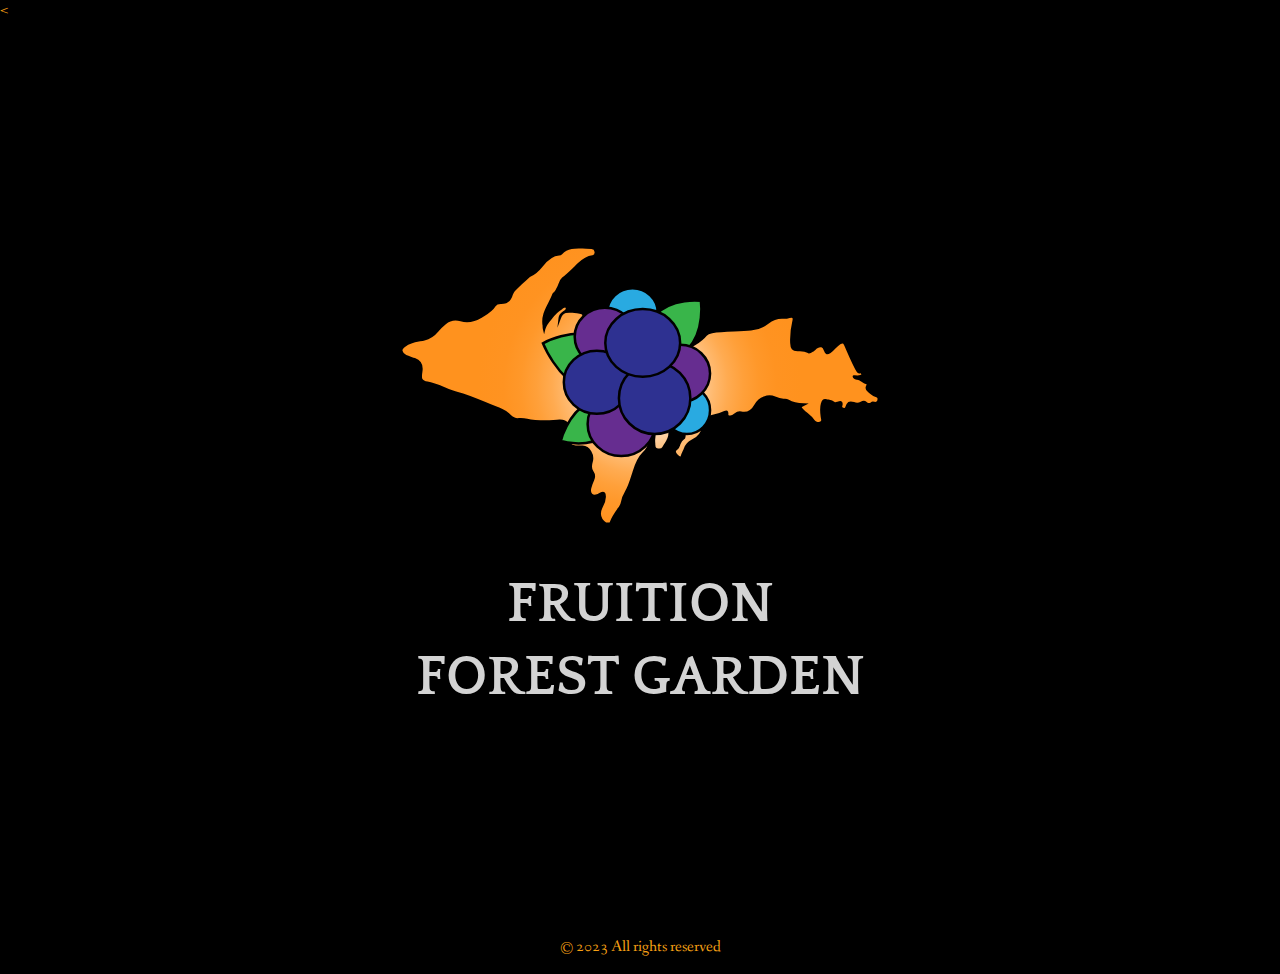
==== main.html @ b2feff71 "Rename index.html to main.html" ====
<!DOCTYPE html>
<html lang="en">

<head>
    <meta charset="UTF-8">
    <meta name="viewport" content="width=device-width, initial-scale=1.0">
    <meta http-equiv="X-UA-Compatible" content="ie=edge">
    <<!-- Google tag (gtag.js) -->
    <script async src="https://www.googletagmanager.com/gtag/js?id=G-60KFB51J1L"></script>
    <script>
        window.dataLayer = window.dataLayer || [];
        function gtag(){dataLayer.push(arguments);}
        gtag('js', new Date());

        gtag('config', 'G-60KFB51J1L');
    </script>

    <link rel="stylesheet" href="https://use.fontawesome.com/releases/v5.7.1/css/all.css" integrity="sha384-fnmOCqbTlWIlj8LyTjo7mOUStjsKC4pOpQbqyi7RrhN7udi9RwhKkMHpvLbHG9Sr"
        crossorigin="anonymous">
    <link rel="stylesheet" href="css/style.css">
    <link rel="shortcut icon" href="img/icons/favicon.ico" type="image/x-icon">
    <link rel="icon" href="img/icons/favicon.ico" type="image/x-icon">
    <title>Fruition Forest Garden</title>
</head>

<body>

    <!-- Showcase -->
    <div id="showcase">
        <header>

        </header>
        <div class="section-main container">
            <img src="img/FFGnewLogo.svg" alt="Blueberries and the Upper Peninsula">
            <h1>FRUITION FOREST GARDEN</h1>
           
        </div>
    </div>
    <!-- Footer -->
    <footer>
        <div class="container">
            <p>&copy; 2023 All rights reserved</p>
        </div>
    </footer>

    <link rel="stylesheet" href="https://use.fontawesome.com/releases/v5.7.1/css/all.css" integrity="sha384-fnmOCqbTlWIlj8LyTjo7mOUStjsKC4pOpQbqyi7RrhN7udi9RwhKkMHpvLbHG9Sr"
        crossorigin="anonymous">
    <script src="js/main.js"></script>
</body>

</html>
---- css/style.css ----
@import url('https://fonts.googleapis.com/css?family=Fanwood+Text|Quattrocento');

/* CSS Variables */
:root {
    --light-shade: rgba(247, 161, 20, 1);
    --light-accent: rgba(0, 142, 234, 1);
    --main-color: rgba(11, 92, 145, 1);
    --dark-shade: rgba(132, 83, 2, 1);
    --dark-accent: rgba(46, 49, 145, 1);
}

body {
    font-family: 'Fanwood Text', sans-serif;
    background-color: black;
    margin: 0;
    color: var(--light-shade);
    line-height: 1.3;
}

img {
    width: 100%;
    height: 70%;
}

a {
    text-decoration: none;
    color: #ccc;
}

h1,
h2,
h3,
h4 {
    font-family: 'Quattrocento', serif;
    text-shadow:
        -1px -1px 0 #000,  
         1px -1px 0 #000,
        -1px  1px 0 #000,
         1px  1px 0 #000;
}
/* Showcase */
#showcase {
    margin: 0;
    padding: 0;
    background: url('../img/DJI_0901.jpeg') no-repeat center/cover;
    width: 100%;
    height: 100vh;
    position: relative;
    overflow-y: hidden;
}

#showcase .container {
    margin-top: 25vh;
    max-width: 45%;
    color: var(--light-shade);
    border-radius: 6px;
    box-sizing: border-box;

}

#showcase h1 {
    font-size: 3.5rem;
    margin-bottom: 0;
    color: lightgray;
}

#showcase h2 {
    font-size: 2rem;
    padding-bottom: 1rem;
}


/* Utility Classes */
.container {
    max-width: 1180px;
    text-align: center;
    margin: 0 auto;
    padding: 0 3rem;
}



@media screen and (max-width: 900px) {

    #showcase h1 {
        font-size: 2rem;
        margin-bottom: 0;
    }

    #showcase h2 {
        font-size: 1.2rem;
    }
}
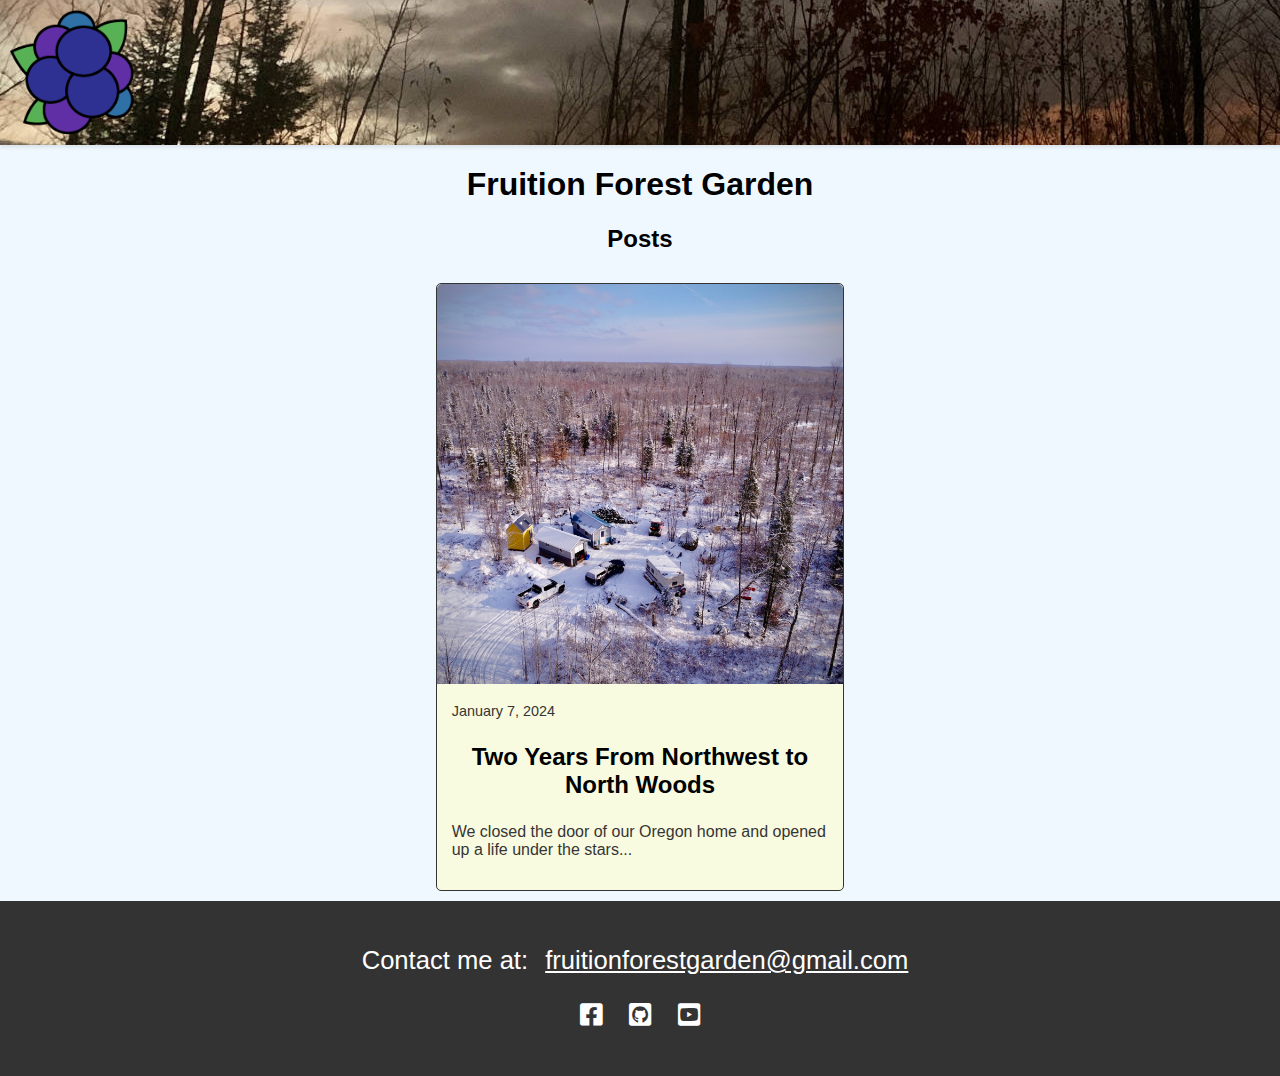
==== commit d8ef5c91: "v2.0Blog" ====
--- a/main.html
+++ b/main.html
@@ -1,51 +1,119 @@
+<!--
+Build a blog website for our farm that focuses on pictures and our embedded videos from youTube -->    
+
+
+
 <!DOCTYPE html>
 <html lang="en">
-
 <head>
     <meta charset="UTF-8">
     <meta name="viewport" content="width=device-width, initial-scale=1.0">
-    <meta http-equiv="X-UA-Compatible" content="ie=edge">
-    <<!-- Google tag (gtag.js) -->
-    <script async src="https://www.googletagmanager.com/gtag/js?id=G-60KFB51J1L"></script>
-    <script>
-        window.dataLayer = window.dataLayer || [];
-        function gtag(){dataLayer.push(arguments);}
-        gtag('js', new Date());
+      <!-- Google tag (gtag.js) -->
+      <script async src="https://www.googletagmanager.com/gtag/js?id=G-60KFB51J1L"></script>
+      <script>
+          window.dataLayer = window.dataLayer || [];
+          function gtag(){dataLayer.push(arguments);}
+          gtag('js', new Date());
+  
+          gtag('config', 'G-60KFB51J1L');
+      </script>
+    <title>Fruition Forest Garden - Cultivating Resilience</title>
+    <link rel="icon" type="image/png" href="Resources/favicon_io/favicon-16x16.png">
+    <meta name="description" content="Fruition Forest Garden: A unique exploration of 'owning the stack' in homesteading, from software solutions like ESP32/Home Assistant to permaculture projects. Join our journey from tech to nature.">
+    <meta name="keywords" content="homesteading, permaculture, sustainable living, ESP32, Home Assistant, DIY tech, soil management, self-sufficient living, permaculture principles, technology in horticulture">
+    <meta name="viewport" content="width=device-width, initial-scale=1.0">
+    <meta property="og:title" content="Fruition Forest Garden: Merging Technology with Permaculture">
+    <meta property="og:description" content="Delve into the world of Fruition Forest Garden where simple tech meets regenerative horticulture. Discover our ESP32/Home Assistant projects and our commitment to permaculture principles.">
+    <meta property="og:image" content="URL_to_image_highlighting_your_projects_ideally_1200x630_pixels">
+    <meta property="og:url" content="http://www.fruitionforestgarden.com">
+    <meta property="og:type" content="website">
+    <link rel="stylesheet" href="https://cdnjs.cloudflare.com/ajax/libs/font-awesome/5.15.3/css/all.min.css">
+    <link rel="stylesheet" type="text/css" href="style.css">
 
-        gtag('config', 'G-60KFB51J1L');
-    </script>
 
-    <link rel="stylesheet" href="https://use.fontawesome.com/releases/v5.7.1/css/all.css" integrity="sha384-fnmOCqbTlWIlj8LyTjo7mOUStjsKC4pOpQbqyi7RrhN7udi9RwhKkMHpvLbHG9Sr"
-        crossorigin="anonymous">
-    <link rel="stylesheet" href="css/style.css">
-    <link rel="shortcut icon" href="img/icons/favicon.ico" type="image/x-icon">
-    <link rel="icon" href="img/icons/favicon.ico" type="image/x-icon">
-    <title>Fruition Forest Garden</title>
 </head>
-
 <body>
-
-    <!-- Showcase -->
-    <div id="showcase">
-        <header>
-
-        </header>
-        <div class="section-main container">
-            <img src="img/FFGnewLogo.svg" alt="Blueberries and the Upper Peninsula">
-            <h1>FRUITION FOREST GARDEN</h1>
-           
-        </div>
+    <header>
+        <nav>
+            <img src="Resources/Logos/FFGBasic.png" alt="Logo" class="logo">
+       <!--     <a href="#" class="hamburger">
+                <i class="fa fa-bars"></i>
+            </a>
+            <ul class="nav-links">
+                <li><a href="main.html">Home</a></li>
+                <li><a href="blog.html">Blog</a></li>
+                <li><a href="inspiration.html">Our Inspiration</a></li>
+            </ul> -->
+        </nav>
+    </header>    
+    <h1>Fruition Forest Garden</h1>
+    <h2>Posts</h2>
+    <div class="container">
+    <div class="card">
+        <a href="blog/post240107/post240107.html">
+            <img class="card-img" src="blog/post240107/240107.JPG" alt="Arial photo of our camp. Three buildings and snow on the ground"></a>
+            <div class="card-content">
+                <div class="card-date">January 7, 2024</div>
+                <h3 class="card-title">Two Years From Northwest to North Woods</h3>
+                <p class="card-text">We closed the door of our Oregon home and opened up a life under the stars...</p>
+            </div>
+        
     </div>
-    <!-- Footer -->
+    <!--
+    <div class="card">
+        <a href="blog/post2.html">
+            <img class="card-img" src="Resources/pics/DJI_0668th.JPG" alt="Post 2 thumbnail">
+            <div class="card-content">
+                <h3 class="card-title">Post 2</h3>
+                <p class="card-text">This is a preview of the second post...</p>
+            </div>
+        </a>
+    </div>
+    <div class="card">
+        <a href="blog/post3.html">
+            <img class="card-img" src="Resources/pics/DJI_0914th.JPG" alt="Post 3 thumbnail">
+            <div class="card-content">
+                <h3 class="card-title">Post 3</h3>
+                <p class="card-text">This is a preview of the third post...</p>
+            </div>
+        </a>
+    </div>
+    <div class="card">
+        <a href="blog/post4.html">
+            <img class="card-img" src="Resources/pics/IMG_0595th.jpeg" alt="Post 4 thumbnail">
+            <div class="card-content">
+                <h3 class="card-title">Post 4</h3>
+                <p class="card-text">This is a preview of the fourth post...</p>
+            </div>
+        </a>
+    </div>
+    <div class="card">
+        <a href="blog/post5.html">
+            <img class="card-img" src="Resources/pics/IMG_0668th.jpeg" alt="Post 5 thumbnail">
+            <div class="card-content">
+                <h3 class="card-title">Post 5</h3>
+                <p class="card-text">This is a preview of the fifth post...</p>
+            </div>
+        </a>
+    </div>
+    <div class="card">
+        <a href="blog/post6.html">
+            <img class="card-img" src="Resources/pics/IMG_6849th.JPG" alt="Post 6 thumbnail">
+            <div class="card-content">
+                <h3 class="card-title">Post 6</h3>
+                <p class="card-text">This is a preview of the sixth post...</p>
+            </div>
+        </a>
+    </div> -->
+    </div>
     <footer>
-        <div class="container">
-            <p>&copy; 2023 All rights reserved</p>
-        </div>
+        <p>Contact me at: <a href="mailto:fruitionforestgarden@gmail.com">fruitionforestgarden@gmail.com</a></p>
+        <p>
+            <a href="https://www.facebook.com/profile.php?id=100078466632791" target="_blank"><i class="fab fa-facebook-square"></i></a>
+            <a href="https://github.com/fruitionforestgarden" target="_blank"><i class="fab fa-github-square"></i></a>
+            <a href="https://www.youtube.com/channel/UCayX_heX1zo_hwX_Dm_o7eg" target="_blank"><i class="fab fa-youtube-square"></i></a>
+        </p>
     </footer>
-
-    <link rel="stylesheet" href="https://use.fontawesome.com/releases/v5.7.1/css/all.css" integrity="sha384-fnmOCqbTlWIlj8LyTjo7mOUStjsKC4pOpQbqyi7RrhN7udi9RwhKkMHpvLbHG9Sr"
-        crossorigin="anonymous">
-    <script src="js/main.js"></script>
+    <script src="script.js"></script>
 </body>
-
-</html>
+</html>--- a/style.css
+++ b/style.css
@@ -0,0 +1,284 @@
+/* styles.css */
+
+/* 
+
+#4b4e91
+#602fa6
+#2f70a6
+#74b375
+
+*/
+body {
+    font-family: Arial, sans-serif;
+    background-color: #F0F8FF;
+    color: #333;
+    margin: 0;
+    padding: 0;
+}
+
+h1, h2, h3 {
+    color: #000000;
+    text-align: center; 
+}
+
+a {
+    color: #602fa6; /* Purple */
+}
+
+a:hover {
+    color: #2f70a6; /* Medium blue */
+}
+
+button {
+    background-color: #59b155; /* Green */
+    color: #fff;
+}
+
+button:hover {
+    background-color: rgba(89, 177, 85, 0.5); /* Greyed out version of #59b155 */
+}
+ul {
+    list-style-type: none;
+}
+
+ul li {
+    margin-bottom: 10px;
+}
+
+ul li a {
+    color: #0066cc;
+    text-decoration: none;
+}
+
+ul li a:hover {
+    color: #0099cc;
+}
+/* Nav bar */
+nav {
+    background-image: url('../../Resources/pics/IMG_7124.JPG');
+    color: #333;
+    padding: 10px;
+    display: flex;
+    justify-content: space-between;
+    align-items: center;
+    width: 100%;
+    box-shadow: 0 2px 4px rgba(0, 0, 0, 0.1);
+}
+
+nav ul {
+    list-style-type: none;
+    padding: 0;
+    display: flex;
+    flex-wrap: wrap;
+}
+
+nav ul li {
+    margin-right: 10px;
+}
+
+nav ul li a {
+    color: #333;
+    text-decoration: none;
+}
+
+nav ul li a:hover {
+    color: rgb(126, 125, 125);
+}
+
+.logo {
+    height: 125px; /* or whatever size you want */
+}
+
+.nav-links {
+    display: flex;
+    gap: 10px;
+    align-items: center;
+}
+
+.hamburger {
+    display: none;
+}
+
+@media (max-width: 600px) {
+    .nav-links {
+        display: none;
+    }
+    .hamburger {
+        display: block;
+    }
+}
+
+/* Post thumbnails on main page */
+
+.container {
+    display: flex;
+    flex-wrap: wrap;
+    justify-content: center;
+}
+
+.card {
+    border: 1px solid #353535;
+    border-radius: 5px;
+    width: 100%;
+    margin: 20px;
+    background-color: #f9fbe0;
+}
+
+@media (min-width: 600px) {
+    .card {
+        width: calc(50% - 20px);
+        margin: 10px;
+    }
+}
+
+@media (min-width: 900px) {
+    .card {
+        width: calc(33.33% - 20px);
+    }
+}
+
+.card-img {
+    width: 100%;
+    height: 400px;
+    object-fit: cover;
+    border-radius: 5px 5px 0 0;
+}
+
+.card-content {
+    padding: 15px;
+}
+
+.card-date {
+    font-size: 0.9em; /* Smaller than the title, but larger than the text */
+    color: #353535; /* Same color as the text */
+    margin-bottom: 10px; /* Add some space below the date */
+}
+
+.card-title {
+    font-size: 1.5em;
+}
+
+.card-text {
+    color: #353535;
+    font-size: 1em;
+}
+/* Title */
+
+.title {
+    text-align: center; /* Center the text */
+    padding: 15px; /* Add some padding */
+    font-family: Arial, sans-serif; /* Use a nice, readable font */
+    color: #333; /* Dark gray color for the text */
+    margin-bottom: 15px; /* Add some space below the title */
+}
+
+.title p {
+    font-size: 1.3em; /* Adjust as needed */
+}
+
+/* Slideshow */
+
+/* Slideshow container */
+.slideshow-container {
+    max-width: 60%;
+    position: relative;
+    margin: auto;
+  }
+  
+  /* Hide the images by default */
+  .mySlides {
+    display: none;
+  }
+
+  .mySlides img {
+    border: 1px solid #4b4e91; /* Change the color as needed */
+    -webkit-box-shadow: 3px 3px 3px 0px rgba(0,0,0,0.75);
+    box-shadow: 3px 3px 3px 0px rgba(0,0,0,0.75); /* Add a shadow effect */
+    border-radius: 10px; /* Add rounded corners */
+}
+  
+  /* Next & previous buttons */
+.prev, .next {
+    cursor: pointer;
+    position: absolute;
+    top: 50%;
+    width: auto;
+    padding: 16px;
+    margin-top: -22px;
+    color: black;
+    font-weight: bold;
+    font-size: 36px;
+    transition: 0.6s ease;
+    border-radius: 0 3px 3px 0;
+    user-select: none;
+}
+
+.prev {
+    left: -70px; /* Adjust this value as needed */
+    border-radius: 3px 0 0 3px;
+}
+
+.next {
+    right: -90px; /* Adjust this value as needed */
+    border-radius: 0 3px 3px 0;
+}
+  
+  /* Caption text */
+  .text {
+    color: #000;
+    background-color: #f9faea;
+    font-size: 22px;
+    position: relative;
+    top: 10px;
+    width: 100%;
+    text-align: center;
+    -webkit-box-shadow: 3px 3px 3px 0px rgba(0,0,0,0.75);
+    box-shadow: 3px 3px 3px 0px rgba(0,0,0,0.75); /* Add a shadow effect */
+    border-radius: 10px; /* Add rounded corners */
+  }
+  
+  /* Number text (1/3 etc) */
+  .numbertext {
+    color: #f2f2f2;
+    font-size: 18px;
+    padding: 10px 22px;
+    margin: 10px;
+    position: absolute;
+    top: 0;
+    -webkit-text-shadow:  -1px 0 rgba(0, 0, 0, 0.3), 0 1px rgba(0, 0, 0, 0.3), 1px 0 rgba(0, 0, 0, 0.3), 0 -1px rgba(0, 0, 0, 0.3); 
+    text-shadow: -1px 0 rgba(0, 0, 0, 0.3), 0 1px rgba(0, 0, 0, 0.3), 1px 0 rgba(0, 0, 0, 0.3), 0 -1px rgba(0, 0, 0, 0.3); /* Semi-transparent black shadow */
+    background: rgba(0, 0, 0, 0.3); /* Semi-transparent black overlay */
+} 
+
+  
+  .active {
+    background-color: #717171;
+  }
+
+/* Footer */
+
+footer {
+    background-color: #333; 
+    color: #fff;
+    padding: 20px;
+    text-align: center;
+}
+
+footer p {
+    font-size: 1.2em; 
+}
+
+@media (min-width: 600px) {
+    footer p {
+        font-size: 1.6em;
+    }
+}
+
+footer a {
+    color: #fff;
+    margin: 0 10px;
+}
+
+footer a:hover {
+    color: rgba(255, 255, 255, 0.7);
+}